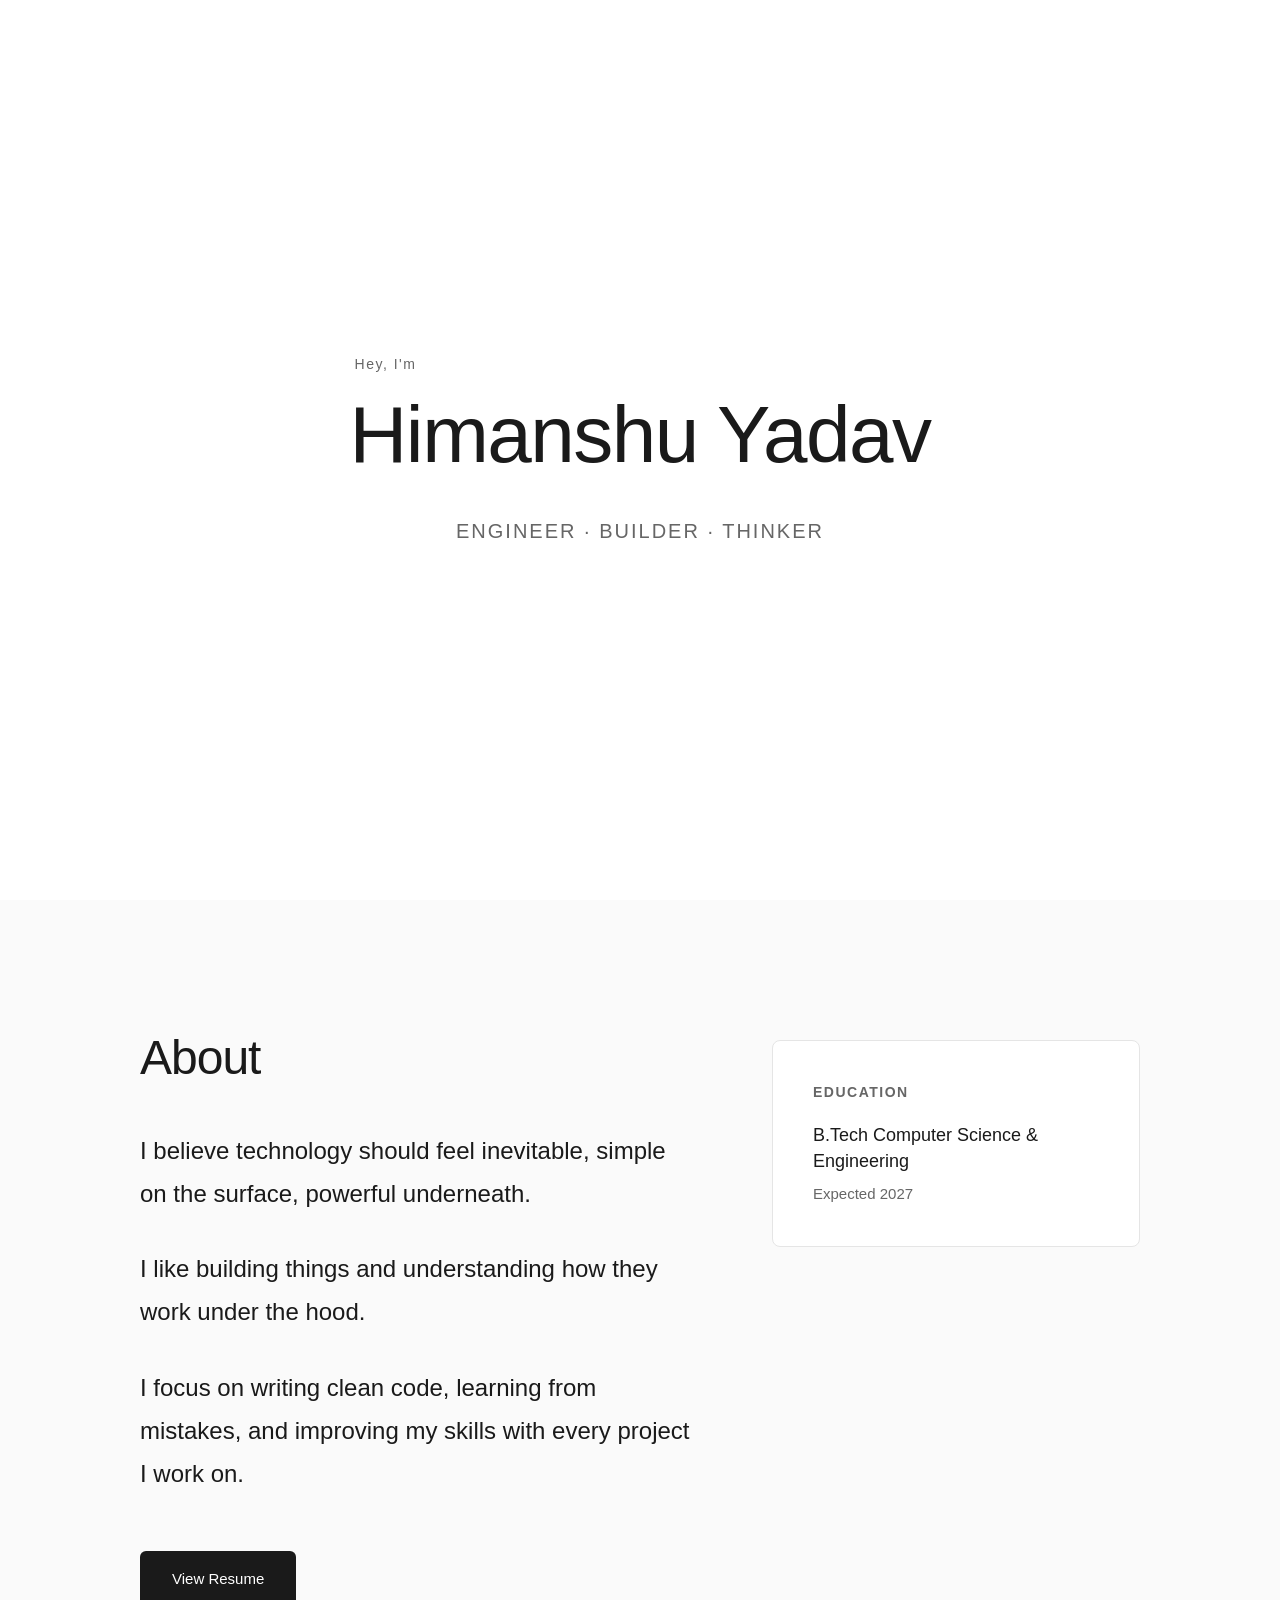
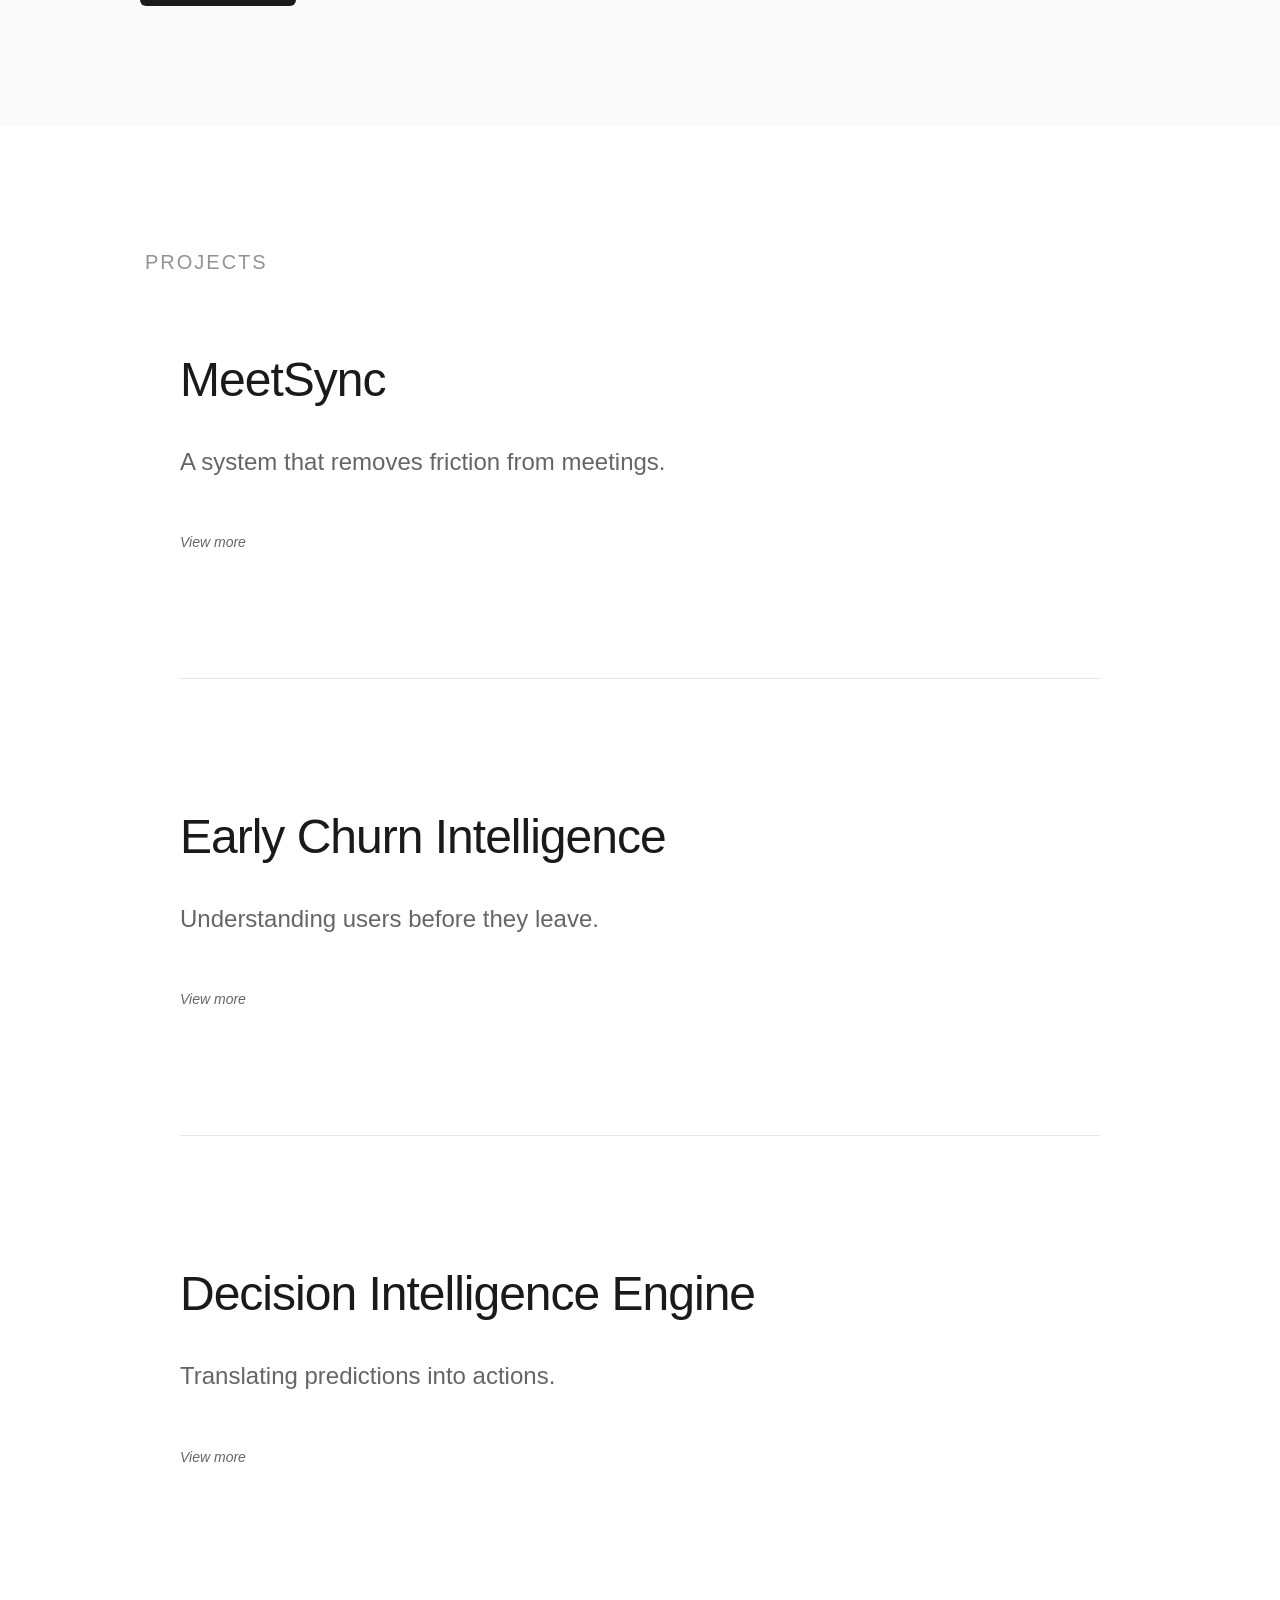
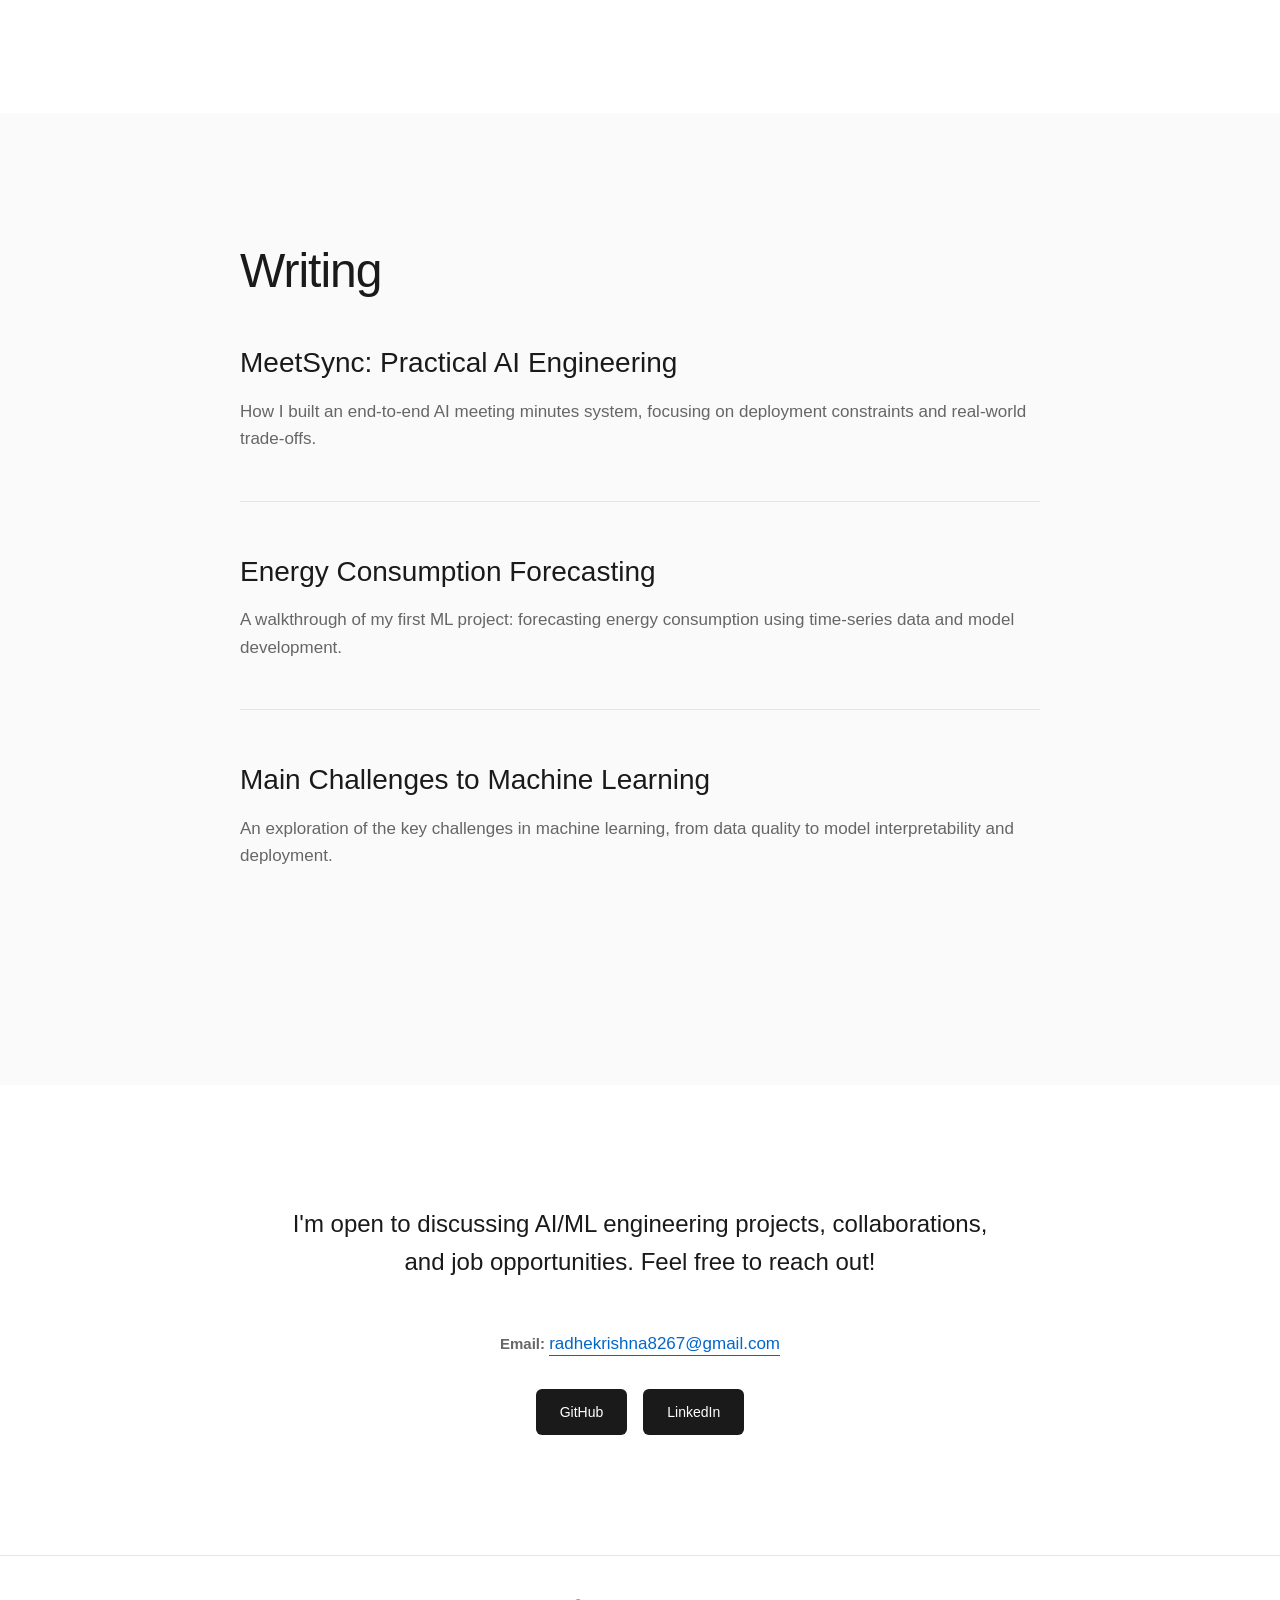
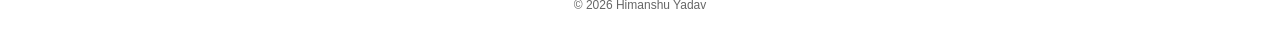
==== index1.html @ e86ced45 "My new portfolio design" ====
<!DOCTYPE html>
<html lang="en">
<head>
  <meta charset="UTF-8" />
  <meta name="viewport" content="width=device-width, initial-scale=1.0" />
  <title>Himanshu Yadav</title>
  <style>
    /* =========================================================
       INTENTIONAL - UNCOMFORTABLE SIMPLICITY
       ========================================================= */
    :root {
      --white: #ffffff;
      --off-white: #fafafa;
      --text: #1a1a1a;
      --text-light: #666666;
      --border: #e5e5e5;
      --accent: #0066cc;
    }

    * {
      margin: 0;
      padding: 0;
      box-sizing: border-box;
    }

    body {
      font-family: -apple-system, BlinkMacSystemFont, "SF Pro Display", "Helvetica Neue", Arial, sans-serif;
      background: var(--white);
      color: var(--text);
      line-height: 1.6;
      -webkit-font-smoothing: antialiased;
    }

    html {
      scroll-behavior: smooth;
    }

    /* =========================================================
       HERO - SILENCE & POWER
       ========================================================= */
    .hero {
      min-height: 100vh;
      display: flex;
      flex-direction: column;
      justify-content: center;
      align-items: center;
      padding: 40px;
    }

    .hero-statement {
      font-size: 80px;
      font-weight: 300;
      letter-spacing: -1.5px;
      color: var(--text);
      margin-bottom: 32px;
      text-align: center;
      line-height: 1.2;
    }

    .hero-identity {
      font-size: 20px;
      font-weight: 400;
      color: var(--text-light);
      letter-spacing: 2px;
      text-transform: uppercase;
    }

    /* =========================================================
       ABOUT - THE WHY
       ========================================================= */
    .about-section {
      background: var(--off-white);
      padding: 120px 40px;
    }

    .about-container {
      max-width: 1000px;
      margin: 0 auto;
      display: grid;
      grid-template-columns: 1.5fr 1fr;
      gap: 80px;
      align-items: start;
    }

    .section-title {
      font-size: 48px;
      font-weight: 500;
      letter-spacing: -1px;
      margin-bottom: 32px;
      color: var(--text);
    }

    .section-content {
      font-size: 24px;
      font-weight: 300;
      line-height: 1.8;
      color: var(--text);
    }

    .section-content p {
      margin-bottom: 32px;
    }

    .resume-btn {
      display: inline-block;
      margin-top: 24px;
      padding: 14px 32px;
      background: var(--text);
      color: var(--white);
      text-decoration: none;
      border-radius: 6px;
      font-size: 15px;
      font-weight: 500;
      transition: opacity 0.2s ease;
    }

    .resume-btn:hover {
      opacity: 0.8;
    }

    .education-sidebar {
      background: var(--white);
      padding: 40px;
      border-radius: 8px;
      border: 1px solid var(--border);
    }

    .education-sidebar h3 {
      font-size: 14px;
      font-weight: 600;
      text-transform: uppercase;
      letter-spacing: 1.5px;
      color: var(--text-light);
      margin-bottom: 20px;
    }

    .education-sidebar h4 {
      font-size: 18px;
      font-weight: 500;
      color: var(--text);
      margin-bottom: 8px;
      line-height: 1.4;
    }

    .education-sidebar p {
      font-size: 15px;
      color: var(--text-light);
    }

    .education-sidebar {
  margin-top: 20px;
}

    /* =========================================================
       PROJECTS - THE HEART
       ========================================================= */
    .projects-section {
      padding: 120px 0;
    }

    .projects-container {
      max-width: 1000px;
      margin: 0 auto;
      padding: 0 40px;
    }

    .project {
      margin-bottom: 120px;
      padding-bottom: 80px;
      border-bottom: 1px solid var(--border);
    }

    .project:last-child {
      border-bottom: none;
      margin-bottom: 0;
    }

    .project-title {
      font-size: 48px;
      font-weight: 500;
      letter-spacing: -1px;
      margin-bottom: 24px;
      color: var(--text);
    }

    .project-philosophy {
      font-size: 24px;
      font-weight: 300;
      color: var(--text-light);
      margin-bottom: 48px;
      line-height: 1.6;
    }

    .project-toggle {
      font-size: 14px;
      color: var(--text-light);
      margin-bottom: 32px;
      text-align: center;
      font-style: italic;
    }

    .project-details {
      display: grid;
      grid-template-columns: repeat(2, 1fr);
      gap: 48px;
    }

    .project-detail h4 {
      font-size: 14px;
      font-weight: 600;
      text-transform: uppercase;
      letter-spacing: 1.5px;
      color: var(--text-light);
      margin-bottom: 16px;
    }

    .project-detail p {
      font-size: 17px;
      line-height: 1.7;
      color: var(--text);
    }

    .project-tech {
      margin-top: 48px;
      font-size: 14px;
      color: var(--text-light);
      font-style: italic;
    }

    /* =========================================================
       WRITING - POINT OF VIEW
       ========================================================= */
    .writing-section {
      background: var(--off-white);
      padding: 120px 40px;
    }

    .writing-container {
      max-width: 800px;
      margin: 0 auto;
    }

    .writing-item {
      margin-bottom: 48px;
      padding-bottom: 48px;
      border-bottom: 1px solid var(--border);
    }

    .writing-item:last-child {
      border-bottom: none;
    }

    .writing-item a {
      text-decoration: none;
      color: inherit;
      display: block;
      transition: opacity 0.2s ease;
    }

    .writing-item a:hover {
      opacity: 0.6;
    }

    .writing-title {
      font-size: 28px;
      font-weight: 400;
      margin-bottom: 12px;
      color: var(--text);
    }

    .writing-excerpt {
      font-size: 17px;
      color: var(--text-light);
      line-height: 1.6;
    }

    /* =========================================================
       CONTACT - QUIET CONFIDENCE
       ========================================================= */
    .contact-section {
      padding: 120px 40px;
      text-align: center;
    }

    .contact-message {
      font-size: 24px;
      font-weight: 300;
      line-height: 1.6;
      color: var(--text);
      margin-bottom: 48px;
      max-width: 700px;
      margin-left: auto;
      margin-right: auto;
    }

    .contact-email-wrapper {
      margin-bottom: 32px;
    }

    .contact-email-wrapper p {
      font-size: 15px;
      color: var(--text-light);
      margin-bottom: 8px;
    }

    .contact-email {
      font-size: 17px;
      color: var(--accent);
      text-decoration: none;
      border-bottom: 1px solid var(--accent);
      padding-bottom: 2px;
      transition: opacity 0.2s ease;
    }

    .contact-email:hover {
      opacity: 0.6;
    }

    .contact-buttons {
      display: flex;
      gap: 16px;
      justify-content: center;
      margin-top: 32px;
    }

    .contact-btn {
      padding: 12px 24px;
      background: var(--text);
      color: var(--white);
      text-decoration: none;
      border-radius: 6px;
      font-size: 14px;
      font-weight: 500;
      transition: opacity 0.2s ease;
    }

    .contact-btn:hover {
      opacity: 0.8;
    }

    /* =========================================================
       FOOTER
       ========================================================= */
    .footer {
      padding: 40px;
      text-align: center;
      font-size: 12px;
      color: var(--text-light);
      border-top: 1px solid var(--border);
    }

    /* =========================================================
       RESPONSIVE
       ========================================================= */
    @media (max-width: 768px) {
      .hero-statement {
        font-size: 48px;
      }

      .hero-identity {
        font-size: 14px;
      }

      .about-container {
        grid-template-columns: 1fr;
        gap: 48px;
      }

      .section-title {
        font-size: 36px;
      }

      .section-content {
        font-size: 20px;
      }

      .project-title {
        font-size: 36px;
      }

      .project-philosophy {
        font-size: 20px;
      }

      .project-details {
        grid-template-columns: 1fr;
        gap: 32px;
      }

      .writing-title {
        font-size: 24px;
      }

      .contact-message {
        font-size: 20px;
      }

      .contact-buttons {
        flex-direction: column;
        align-items: center;
      }

      .contact-btn {
        width: 200px;
      }
    }

/* Hidden by default */
.project-content {
  max-height: 0;
  overflow: hidden;
  opacity: 0;
  transform: translateY(-8px);
  transition:
    max-height 0.6s ease,
    opacity 0.4s ease,
    transform 0.4s ease;
  margin-top: 32px;
}

/* When expanded */
.project-content.open {
  max-height: 1200px; /* large enough to fit content */
  opacity: 1;
  transform: translateY(0);
}


/* Toggle button */
.project-toggle {
  background: none;
  border: none;
  cursor: pointer;
  font-size: 14px;
  color: var(--text-light);
  text-align: center;
  font-style: italic;
  margin-bottom: 16px;
}

/* Action buttons */
.project-actions {
  display: flex;
  gap: 16px;
  margin-top: 32px;
}

.project-btn {
  padding: 10px 20px;
  border-radius: 6px;
  text-decoration: none;
  font-size: 14px;
  font-weight: 500;
}

.live-btn {
  background: var(--accent);
  color: var(--white);
}

.github-btn {
  background: var(--text);
  color: var(--white);
}

.projects-heading {
  font-size: 20px;
  font-weight: 400;
  text-transform: uppercase;
  letter-spacing: 2px;
  color: var(--text-light);
  margin-bottom: 64px;
  margin-left: -35px;
  opacity: 0.7;
}
.hero-name-block {
  display: inline-block;     /* key line */
  text-align: left;          /* aligns intro to H */
}
.hero-identity {
  text-align: center; /* force subheading back to center */
}
.hero-intro {
  font-size: 14px;
  font-weight: 400;
  color: var(--text-light);
  letter-spacing: 1.5px;
  transform: translateX(5px);
  margin-bottom: 12px;
}


  </style>
</head>

<script>
  document.addEventListener('DOMContentLoaded', () => {
    document.querySelectorAll('.project-toggle').forEach(button => {
      button.addEventListener('click', () => {
        const content = button.nextElementSibling;
        const isOpen = content.classList.contains('open');

        content.classList.toggle('open');

        button.textContent = isOpen
          ? 'View more'
          : 'Click to collapse';
      });
    });
  });
</script>



<body>
  <!-- HERO - SILENCE -->
  <section class="hero">
    <div class="hero-name-block">
    <p class="hero-intro">Hey, I'm</p>
    <h1 class="hero-statement">Himanshu Yadav</h1>
    </div>
    <p class="hero-identity">Engineer · Builder · Thinker</p>
  </section>

  <!-- ABOUT - THE WHY -->
  <section class="about-section">
    <div class="about-container">
      <div>
        <h2 class="section-title">About</h2>
        <div class="section-content">
          <p>I believe technology should feel inevitable,  simple on the surface, powerful underneath.</p>
            <p>I like building things and understanding how they work under the hood.</p>
            <p>I focus on writing clean code, learning from mistakes, and improving my skills with every project I work on.</p>
          <a href="assets/resume/Himanshu_Yadav_Resume.pdf" class="resume-btn" target="_blank" rel="noopener noreferrer">View Resume</a>
        </div>
      </div>

      <div class="education-sidebar">
        <h3>Education</h3>
        <h4>B.Tech Computer Science & Engineering</h4>
        <p>Expected 2027</p>
      </div>
    </div>
  </section>

  <!-- PROJECTS - THE HEART -->
  <section class="projects-section">
    <div class="projects-container">
      <h2 class="projects-heading">Projects</h2>

        <div class="project">

        <h2 class="project-title">MeetSync</h2>
        <p class="project-philosophy">A system that removes friction from meetings.</p>

        <button class="project-toggle">
            View more
        </button>

        <div class="project-content">
            <div class="project-details">

            <div class="project-detail">
                <h4>The Problem</h4>
                <p>Meetings generate information, but clarity is lost.</p>
            </div>

            <div class="project-detail">
                <h4>The Idea</h4>
                <p>Extract structure, intent, and outcomes using language models.</p>
            </div>

            <div class="project-detail">
                <h4>The Execution</h4>
                <p>Speech → text → reasoning → structured summaries.</p>
            </div>

            <div class="project-detail">
                <h4>The Outcome</h4>
                <p>Clear decisions, fewer follow-ups, less cognitive load.</p>
            </div>

            </div>

            <p class="project-tech">
            Built with Flask, Deepgram, and Transformers
            </p>

            <div class="project-actions">
            <a href="https://meetsync-8x1f.onrender.com/" class="project-btn live-btn">Live</a>
            <a href="https://github.com/Himanshu-2678/MeetSync" class="project-btn github-btn">GitHub</a>
            </div>
        </div>

        </div>


<div class="project">

  <h2 class="project-title">Early Churn Intelligence</h2>
  <p class="project-philosophy">Understanding users before they leave.</p>

  <button class="project-toggle">
    View more
  </button>

  <div class="project-content">
    <div class="project-details">

      <div class="project-detail">
        <h4>The Problem</h4>
        <p>Companies lose customers but rarely know why. By the time churn is obvious, it’s too late.</p>
      </div>

      <div class="project-detail">
        <h4>The Idea</h4>
        <p>Behavior tells a story before words do. Patterns reveal intent. Prediction enables prevention.</p>
      </div>

      <div class="project-detail">
        <h4>The Execution</h4>
        <p>Behavioral analysis pipelines identify early risk signals and translate them into actions.</p>
      </div>

      <div class="project-detail">
        <h4>The Outcome</h4>
        <p>Teams intervene earlier. Retention improves. Decisions become data-informed.</p>
      </div>

    </div>

    <p class="project-tech">
      Built with Python, PostgreSQL, and Docker
    </p>

    <div class="project-actions">
      <a href="#" class="project-btn live-btn">Live</a>
      <a href="#" class="project-btn github-btn">GitHub</a>
    </div>
  </div>

</div>


<div class="project">

  <h2 class="project-title">Decision Intelligence Engine</h2>
  <p class="project-philosophy">Translating predictions into actions.</p>

  <button class="project-toggle">
    View more
  </button>

  <div class="project-content">
    <div class="project-details">

      <div class="project-detail">
        <h4>The Problem</h4>
        <p>Models predict outcomes, but predictions alone don’t drive decisions.</p>
      </div>

      <div class="project-detail">
        <h4>The Idea</h4>
        <p>Decisions need context, constraints, and intent—not just probabilities.</p>
      </div>

      <div class="project-detail">
        <h4>The Execution</h4>
        <p>Combined model outputs with business rules and contextual logic.</p>
      </div>

      <div class="project-detail">
        <h4>The Outcome</h4>
        <p>Predictions become recommendations. Intelligence becomes actionable.</p>
      </div>

    </div>

    <p class="project-tech">
      Built with Python and LLMs
    </p>

    <div class="project-actions">
      <a href="#" class="project-btn live-btn">Live</a>
      <a href="#" class="project-btn github-btn">GitHub</a>
    </div>
  </div>

</div>


    </div>
  </section>

  <!-- WRITING - POINT OF VIEW -->
  <section class="writing-section">
    <div class="writing-container">
      <h2 class="section-title">Writing</h2>
      
      <div class="writing-item">
        <a href="https://medium.com/@radhekrishna8267/meetsync-practical-ai-engineering-with-deepgram-transformers-and-flask-6eb4112e1430" target="_blank">
          <h3 class="writing-title">MeetSync: Practical AI Engineering</h3>
          <p class="writing-excerpt">How I built an end-to-end AI meeting minutes system, focusing on deployment constraints and real-world trade-offs.</p>
        </a>
      </div>

      <div class="writing-item">
        <a href="https://medium.com/@radhekrishna8267/energy-consumption-forecasting-my-first-project-3c855e9d5921" target="_blank">
          <h3 class="writing-title">Energy Consumption Forecasting</h3>
          <p class="writing-excerpt">A walkthrough of my first ML project: forecasting energy consumption using time-series data and model development.</p>
        </a>
      </div>

      <div class="writing-item">
        <a href="https://medium.com/@radhekrishna8267/main-challenges-to-machine-learning-a53b85020cb2" target="_blank">
          <h3 class="writing-title">Main Challenges to Machine Learning</h3>
          <p class="writing-excerpt">An exploration of the key challenges in machine learning, from data quality to model interpretability and deployment.</p>
        </a>
      </div>

    </div>
  </section>

  <!-- CONTACT - QUIET CONFIDENCE -->
  <section class="contact-section">
    <p class="contact-message">I'm open to discussing AI/ML engineering projects, collaborations, and job opportunities. Feel free to reach out!</p>
    
    <div class="contact-email-wrapper">
      <p><strong>Email:</strong>
      <a href="mailto:radhekrishna8267@gmail.com" class="contact-email">radhekrishna8267@gmail.com</a></p>
    </div>

    <div class="contact-buttons">
      <a href="https://github.com/Himanshu-2678" target="_blank" class="contact-btn">GitHub</a>
      <a href="https://www.linkedin.com/in/himanshuy26/" target="_blank" class="contact-btn">LinkedIn</a>
    </div>
  </section>

  <!-- FOOTER -->
  <footer class="footer">
    <p>© 2026 Himanshu Yadav</p>
  </footer>

</body>
</html>
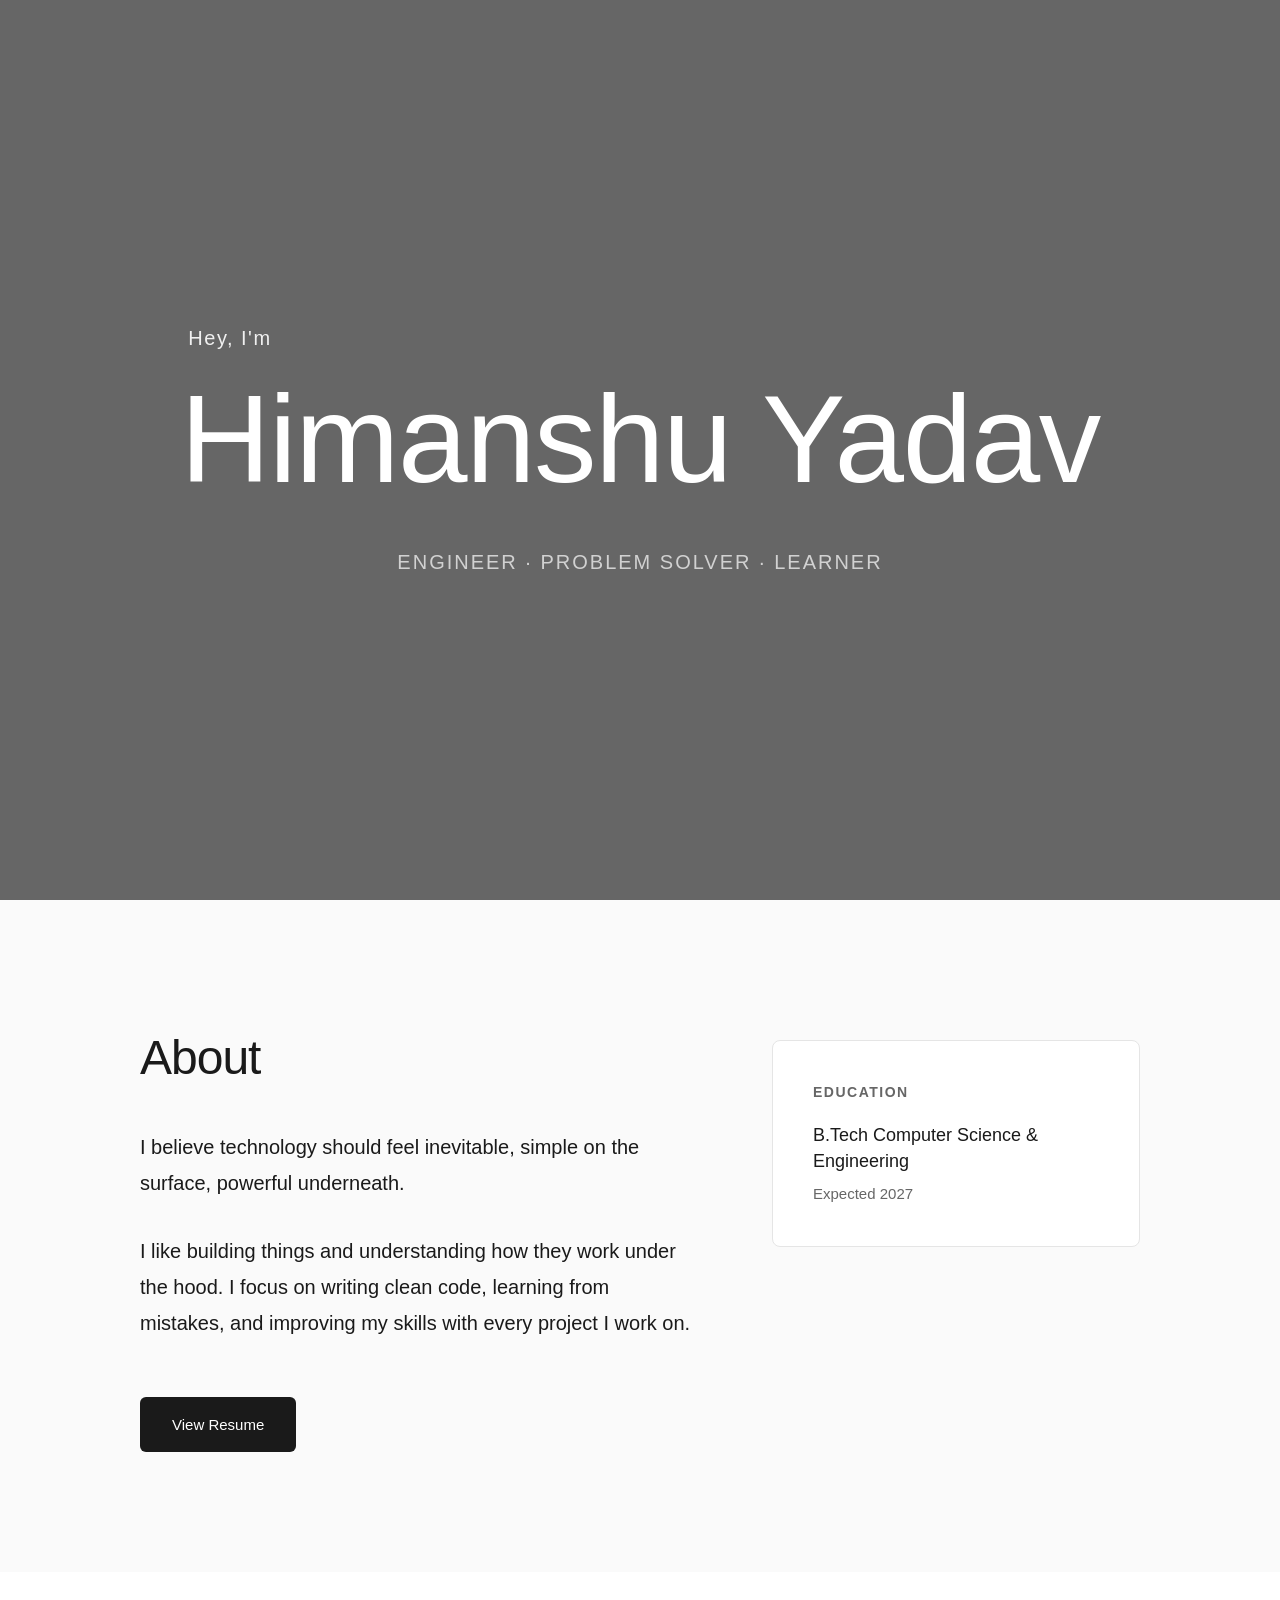
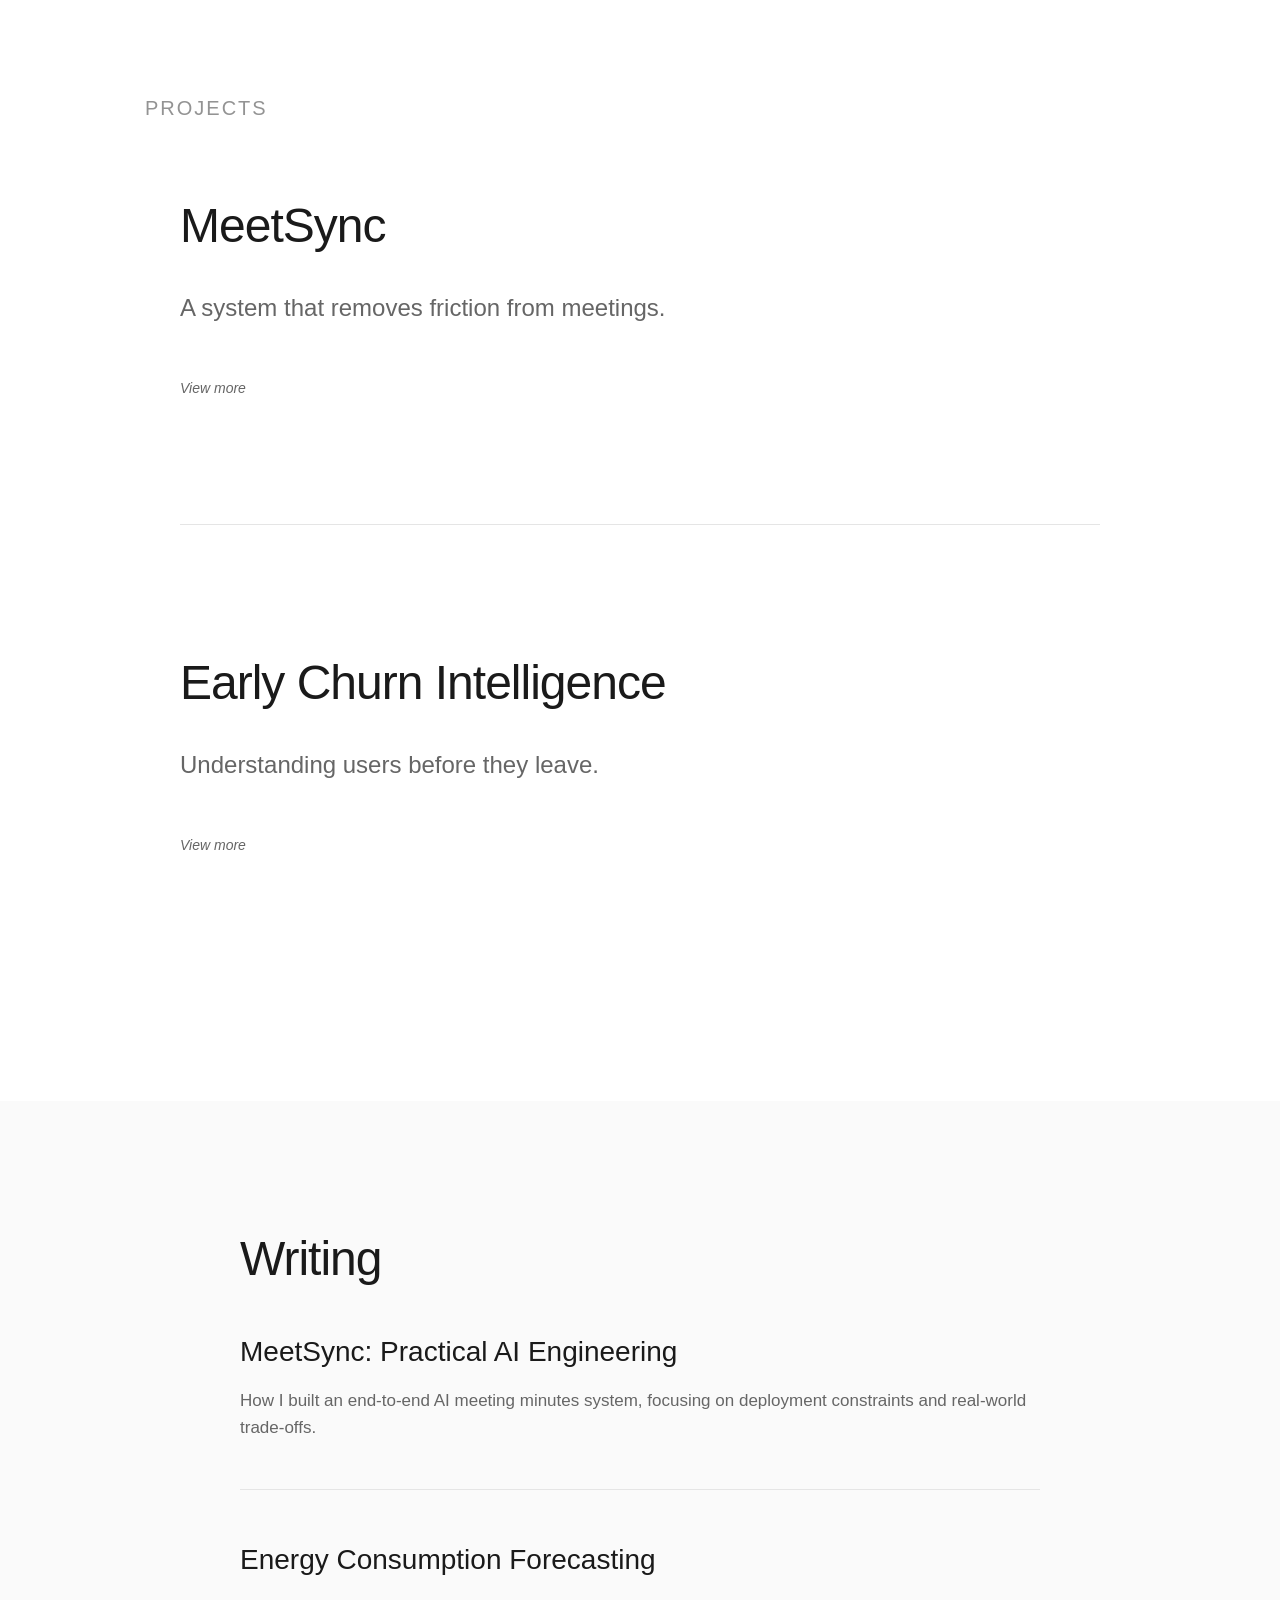
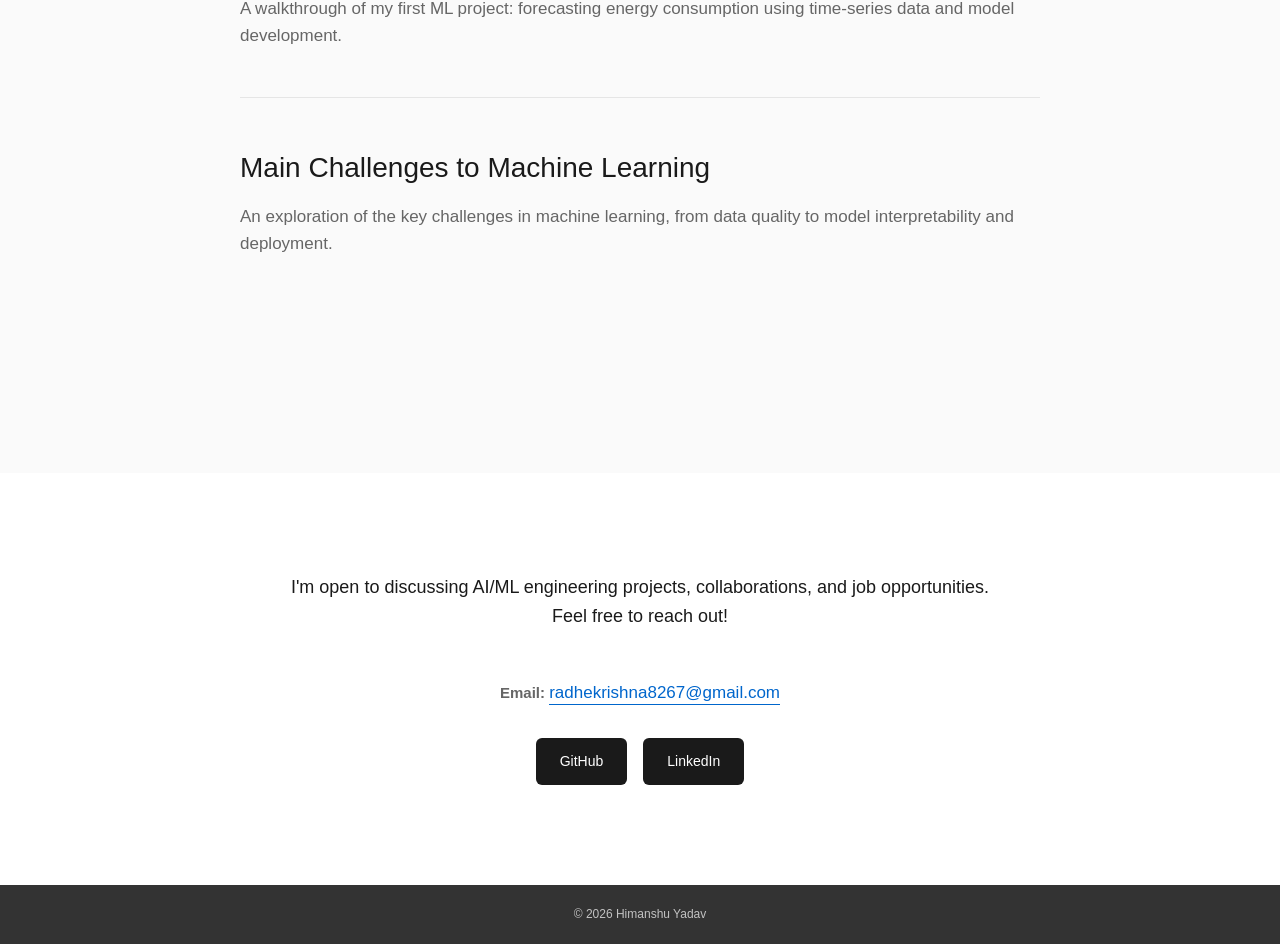
==== commit 8525966d: "Added bg image and added mild animation over hero text" ====
--- a/index1.html
+++ b/index1.html
@@ -39,16 +39,19 @@
        HERO - SILENCE & POWER
        ========================================================= */
     .hero {
-      min-height: 100vh;
-      display: flex;
-      flex-direction: column;
-      justify-content: center;
-      align-items: center;
-      padding: 40px;
-    }
+    min-height: 100vh;
+    display: flex;
+    flex-direction: column;
+    justify-content: center;
+    align-items: center;
+    padding: 40px;
+    position: relative;
+    overflow: hidden;
+    }
+
 
     .hero-statement {
-      font-size: 80px;
+      font-size: 125px;
       font-weight: 300;
       letter-spacing: -1.5px;
       color: var(--text);
@@ -64,6 +67,60 @@
       letter-spacing: 2px;
       text-transform: uppercase;
     }
+
+    .hero::before {
+    content: "";
+    position: absolute;
+    inset: 0;   
+    background-image: url("assets/images/Maija-Holma.png");
+    background-size: cover;
+    background-position: center;
+    filter: blur(10px);
+    transform: scale(1.1); /* prevents blur edges */
+    z-index: 0;
+    }
+
+    .hero::after {
+    content: "";
+    position: absolute;
+    inset: 0;
+
+    background: rgba(0, 0, 0, 0.6); /* THIS is the key */
+
+    z-index: 1;
+    }
+
+    .hero > * {
+    position: relative;
+    z-index: 2;
+    }
+
+
+    .hero-statement {
+    color: #ffffff;
+    }
+
+    .hero-identity {
+    color: rgba(255, 255, 255, 0.7);
+    }
+
+    /* Faster replay when returning to hero */
+    .hero.fast .hero-intro {
+    animation-duration: 0.3s;
+    animation-delay: 0s;
+    }
+
+    .hero.fast .hero-statement {
+    animation-duration: 0.4s;
+    animation-delay: 0.05s;
+    }
+
+    .hero.fast .hero-identity {
+    animation-duration: 0.4s;
+    animation-delay: 0.1s;
+    }
+
+
 
     /* =========================================================
        ABOUT - THE WHY
@@ -91,7 +148,7 @@
     }
 
     .section-content {
-      font-size: 24px;
+      font-size: 20px;
       font-weight: 300;
       line-height: 1.8;
       color: var(--text);
@@ -278,12 +335,12 @@
        CONTACT - QUIET CONFIDENCE
        ========================================================= */
     .contact-section {
-      padding: 120px 40px;
+      padding: 100px 40px;
       text-align: center;
     }
 
     .contact-message {
-      font-size: 24px;
+      font-size: 18px;
       font-weight: 300;
       line-height: 1.6;
       color: var(--text);
@@ -342,12 +399,41 @@
        FOOTER
        ========================================================= */
     .footer {
-      padding: 40px;
-      text-align: center;
-      font-size: 12px;
-      color: var(--text-light);
-      border-top: 1px solid var(--border);
-    }
+    position: relative;
+    padding: 20px;
+    text-align: center;
+    font-size: 12px;
+    color: rgba(255, 255, 255, 0.7);
+    overflow: hidden;
+    }
+
+    .footer::before {
+    content: "";
+    position: absolute;
+    inset: 0;
+
+    background-image: url("assets/images/Maija-Holma.png");
+    background-size: cover;
+    background-position: center 55%;
+
+    z-index: 0;
+    }
+
+    .footer::after {
+    content: "";
+    position: absolute;
+    inset: 0;
+
+    background: rgba(0, 0, 0, 0.8); /* strong overlay for footer */
+
+    z-index: 1;
+    }
+
+    .footer p {
+    position: relative;
+    z-index: 2;
+    }
+
 
     /* =========================================================
        RESPONSIVE
@@ -481,17 +567,72 @@
   text-align: center; /* force subheading back to center */
 }
 .hero-intro {
-  font-size: 14px;
-  font-weight: 400;
-  color: var(--text-light);
+  font-size: 20px;
+  font-weight: 500;
+  color: rgba(255, 255, 255, 0.90);
   letter-spacing: 1.5px;
   transform: translateX(5px);
-  margin-bottom: 12px;
-}
+  margin-bottom: 10px;
+  padding-left: 8px;
+}
+
+@keyframes fadeUp {
+  from {
+    opacity: 0;
+    transform: translateY(16px);
+  }
+  to {
+    opacity: 1;
+    transform: translateY(0);
+  }
+}
+
+/* Default hidden state */
+.hero-intro,
+.hero-statement,
+.hero-identity {
+  opacity: 0;
+}
+
+/* Animate ONLY when hero is active */
+/* ---------- SLOW (first load) ---------- */
+.hero.animate .hero-intro {
+  animation: fadeUp 0.6s ease-out forwards;
+  animation-delay: 0.1s;
+}
+
+.hero.animate .hero-statement {
+  animation: fadeUp 2.2s ease-out forwards;
+  animation-delay: 0.65s;
+}
+
+.hero.animate .hero-identity {
+  animation: fadeUp 1.9s ease-out forwards;
+  animation-delay: 1.2s;
+}
+
+/* ---------- FAST (scroll back) ---------- */
+.hero.fast.animate .hero-intro {
+  animation-duration: 0.25s;
+  animation-delay: 0s;
+}
+
+.hero.fast.animate .hero-statement {
+  animation-duration: 0.35s;
+  animation-delay: 0.05s;
+}
+
+.hero.fast.animate .hero-identity {
+  animation-duration: 0.35s;
+  animation-delay: 0.1s;
+}
+
+
 
 
   </style>
 </head>
+
 
 <script>
   document.addEventListener('DOMContentLoaded', () => {
@@ -519,7 +660,7 @@
     <p class="hero-intro">Hey, I'm</p>
     <h1 class="hero-statement">Himanshu Yadav</h1>
     </div>
-    <p class="hero-identity">Engineer · Builder · Thinker</p>
+    <p class="hero-identity">Engineer · Problem Solver · Learner</p>
   </section>
 
   <!-- ABOUT - THE WHY -->
@@ -529,8 +670,8 @@
         <h2 class="section-title">About</h2>
         <div class="section-content">
           <p>I believe technology should feel inevitable,  simple on the surface, powerful underneath.</p>
-            <p>I like building things and understanding how they work under the hood.</p>
-            <p>I focus on writing clean code, learning from mistakes, and improving my skills with every project I work on.</p>
+            <p>I like building things and understanding how they work under the hood.
+            I focus on writing clean code, learning from mistakes, and improving my skills with every project I work on.</p>
           <a href="assets/resume/Himanshu_Yadav_Resume.pdf" class="resume-btn" target="_blank" rel="noopener noreferrer">View Resume</a>
         </div>
       </div>
@@ -548,6 +689,7 @@
     <div class="projects-container">
       <h2 class="projects-heading">Projects</h2>
 
+<!-- Project 1 -->
         <div class="project">
 
         <h2 class="project-title">MeetSync</h2>
@@ -588,13 +730,13 @@
 
             <div class="project-actions">
             <a href="https://meetsync-8x1f.onrender.com/" class="project-btn live-btn">Live</a>
-            <a href="https://github.com/Himanshu-2678/MeetSync" class="project-btn github-btn">GitHub</a>
+            <a href="https://github.com/Himanshu-2678/MeetSync" class="project-btn github-btn" target="_blank" rel="noopener noreferrer">GitHub</a>
             </div>
         </div>
 
         </div>
 
-
+<!-- Project 2 -->
 <div class="project">
 
   <h2 class="project-title">Early Churn Intelligence</h2>
@@ -631,6 +773,54 @@
 
     <p class="project-tech">
       Built with Python, PostgreSQL, and Docker
+    </p>
+
+    <div class="project-actions">
+      <a href="#" class="project-btn live-btn">Live</a>
+      <a href="https://github.com/Himanshu-2678/early-churn-intelligence" class="project-btn github-btn" target="_blank" rel="noopener noreferrer">GitHub</a>
+    </div>
+  </div>
+
+</div>
+
+<!-- Project 3-->
+<!--
+<div class="project">
+
+  <h2 class="project-title">Decision Intelligence Engine</h2>
+  <p class="project-philosophy">Translating predictions into actions.</p>
+
+  <button class="project-toggle">
+    View more
+  </button>
+
+  <div class="project-content">
+    <div class="project-details">
+
+      <div class="project-detail">
+        <h4>The Problem</h4>
+        <p>Models predict outcomes, but predictions alone don’t drive decisions.</p>
+      </div>
+
+      <div class="project-detail">
+        <h4>The Idea</h4>
+        <p>Decisions need context, constraints, and intent—not just probabilities.</p>
+      </div>
+
+      <div class="project-detail">
+        <h4>The Execution</h4>
+        <p>Combined model outputs with business rules and contextual logic.</p>
+      </div>
+
+      <div class="project-detail">
+        <h4>The Outcome</h4>
+        <p>Predictions become recommendations. Intelligence becomes actionable.</p>
+      </div>
+
+    </div>
+
+    <p class="project-tech">
+      Built with Python and LLMs
     </p>
 
     <div class="project-actions">
@@ -640,54 +830,7 @@
   </div>
 
 </div>
-
-
-<div class="project">
-
-  <h2 class="project-title">Decision Intelligence Engine</h2>
-  <p class="project-philosophy">Translating predictions into actions.</p>
-
-  <button class="project-toggle">
-    View more
-  </button>
-
-  <div class="project-content">
-    <div class="project-details">
-
-      <div class="project-detail">
-        <h4>The Problem</h4>
-        <p>Models predict outcomes, but predictions alone don’t drive decisions.</p>
-      </div>
-
-      <div class="project-detail">
-        <h4>The Idea</h4>
-        <p>Decisions need context, constraints, and intent—not just probabilities.</p>
-      </div>
-
-      <div class="project-detail">
-        <h4>The Execution</h4>
-        <p>Combined model outputs with business rules and contextual logic.</p>
-      </div>
-
-      <div class="project-detail">
-        <h4>The Outcome</h4>
-        <p>Predictions become recommendations. Intelligence becomes actionable.</p>
-      </div>
-
-    </div>
-
-    <p class="project-tech">
-      Built with Python and LLMs
-    </p>
-
-    <div class="project-actions">
-      <a href="#" class="project-btn live-btn">Live</a>
-      <a href="#" class="project-btn github-btn">GitHub</a>
-    </div>
-  </div>
-
-</div>
-
+-->
 
     </div>
   </section>
@@ -741,5 +884,53 @@
     <p>© 2026 Himanshu Yadav</p>
   </footer>
 
+<script>
+document.addEventListener("DOMContentLoaded", () => {
+  const hero = document.querySelector(".hero");
+  const trigger = document.querySelector(".hero-identity");
+
+  let hasVisited = false; // 👈 KEY LINE
+
+  // Observer 1: play animation when subtitle is crossed
+  const playObserver = new IntersectionObserver(
+    ([entry]) => {
+      if (entry.isIntersecting) {
+
+        // First time = slow
+        if (!hasVisited) {
+          hero.classList.remove("fast");
+          hasVisited = true;
+        } 
+        // Returning = fast
+        else {
+          hero.classList.add("fast");
+        }
+
+        hero.classList.add("animate");
+      }
+    },
+    {
+      root: null,
+      threshold: 0,
+      rootMargin: "-50% 0px -10% 0px"
+    }
+  );
+
+  // Observer 2: reset when hero fully leaves viewport
+  const resetObserver = new IntersectionObserver(
+    ([entry]) => {
+      if (!entry.isIntersecting) {
+        hero.classList.remove("animate");
+      }
+    },
+    { threshold: 0 }
+  );
+
+  playObserver.observe(trigger);
+  resetObserver.observe(hero);
+});
+</script>
+
+
 </body>
 </html>
